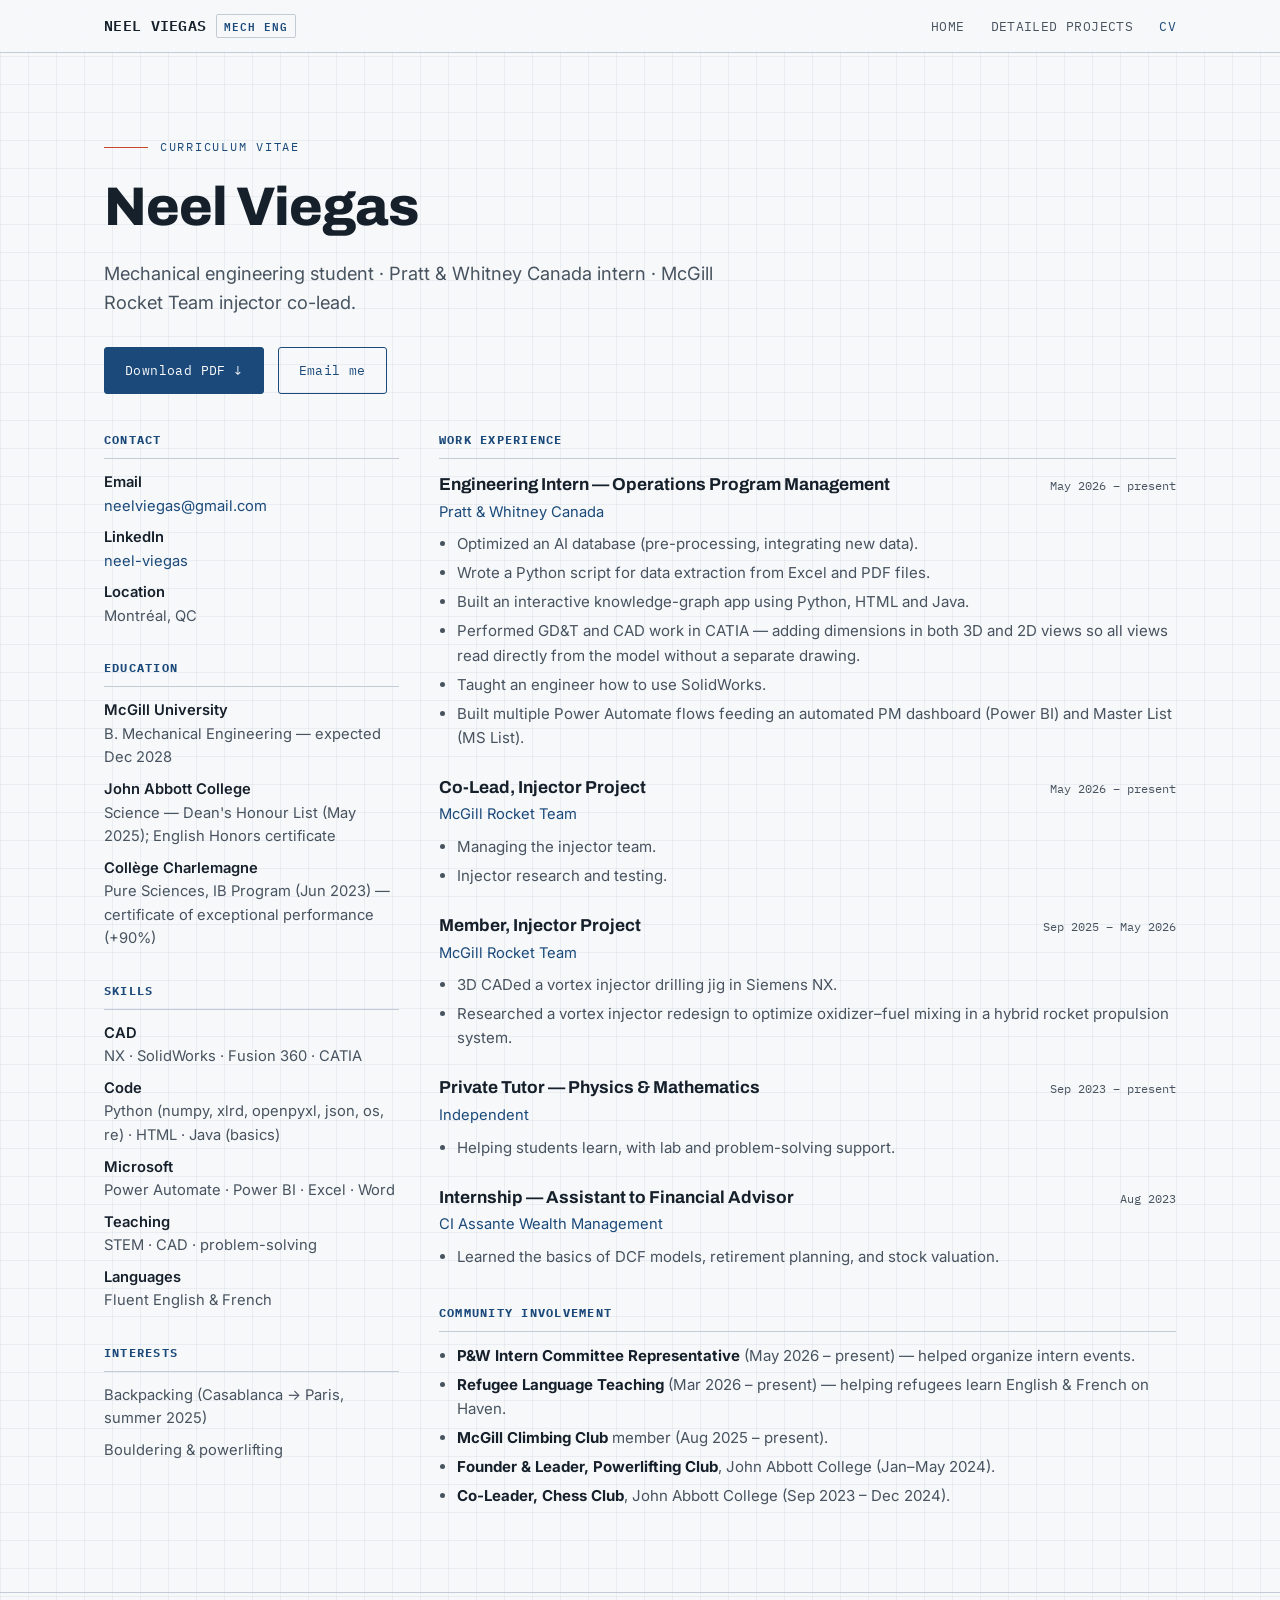
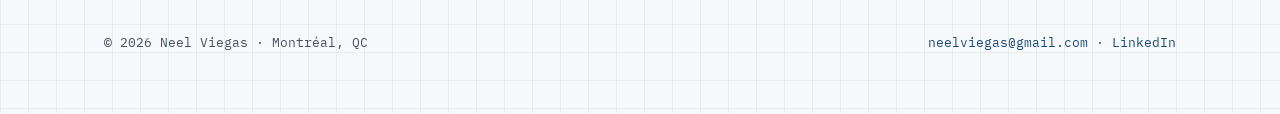
==== cv.html @ 40c9f0cc "Add files via upload" ====
<!DOCTYPE html>
<html lang="en">
<head>
<meta charset="UTF-8">
<meta name="viewport" content="width=device-width, initial-scale=1.0">
<title>CV — Neel Viegas</title>
<meta name="description" content="Curriculum vitae of Neel Viegas — mechanical engineering student, Pratt & Whitney Canada intern, McGill Rocket Team injector co-lead.">
<link rel="preconnect" href="https://fonts.googleapis.com">
<link rel="preconnect" href="https://fonts.gstatic.com" crossorigin>
<link href="https://fonts.googleapis.com/css2?family=Archivo:wght@600;700;800&family=Inter:wght@400;500;600&family=IBM+Plex+Mono:wght@400;500;600&display=swap" rel="stylesheet">
<link rel="stylesheet" href="style.css">
</head>
<body>

<nav class="nav">
  <div class="nav-inner">
    <div class="brand">NEEL&nbsp;VIEGAS <span class="tag">MECH ENG</span></div>
    <button class="nav-toggle" aria-label="Menu" onclick="document.getElementById('nl').classList.toggle('open')">☰</button>
    <div class="nav-links" id="nl">
      <a href="index.html">Home</a>
      <a href="projects.html">Detailed Projects</a>
      <a href="cv.html" class="active">CV</a>
    </div>
  </div>
</nav>

<header class="hero" style="padding-bottom:36px;">
  <div class="wrap">
    <div class="eyebrow">Curriculum Vitae</div>
    <h1 style="font-size:clamp(2.2rem,5vw,3.4rem);">Neel Viegas</h1>
    <p class="lede">Mechanical engineering student · Pratt&nbsp;&amp;&nbsp;Whitney Canada intern · McGill Rocket Team injector co-lead.</p>
    <div class="cta-row">
      <a class="btn btn-primary" href="media/Other/CV_Neel_Viegas.pdf" target="_blank" rel="noopener">Download PDF ↓</a>
      <a class="btn btn-ghost" href="mailto:neelviegas@gmail.com">Email me</a>
    </div>
  </div>
</header>

<main class="wrap" style="padding-bottom:40px;">
  <div class="cv-grid">

    <!-- SIDE -->
    <aside class="cv-side">
      <div class="block">
        <h3>Contact</h3>
        <ul>
          <li><b>Email</b><a href="mailto:neelviegas@gmail.com">neelviegas@gmail.com</a></li>
          <li><b>LinkedIn</b><a href="https://www.linkedin.com/in/neel-viegas-375a89242" target="_blank" rel="noopener">neel-viegas</a></li>
          <li><b>Location</b>Montréal, QC</li>
        </ul>
      </div>

      <div class="block">
        <h3>Education</h3>
        <ul>
          <li><b>McGill University</b>B. Mechanical Engineering — expected Dec 2028</li>
          <li><b>John Abbott College</b>Science — Dean's Honour List (May 2025); English Honors certificate</li>
          <li><b>Collège Charlemagne</b>Pure Sciences, IB Program (Jun 2023) — certificate of exceptional performance (+90%)</li>
        </ul>
      </div>

      <div class="block">
        <h3>Skills</h3>
        <ul>
          <li><b>CAD</b>NX · SolidWorks · Fusion 360 · CATIA</li>
          <li><b>Code</b>Python (numpy, xlrd, openpyxl, json, os, re) · HTML · Java (basics)</li>
          <li><b>Microsoft</b>Power Automate · Power BI · Excel · Word</li>
          <li><b>Teaching</b>STEM · CAD · problem-solving</li>
          <li><b>Languages</b>Fluent English &amp; French</li>
        </ul>
      </div>

      <div class="block">
        <h3>Interests</h3>
        <ul>
          <li>Backpacking (Casablanca → Paris, summer 2025)</li>
          <li>Bouldering &amp; powerlifting</li>
        </ul>
      </div>
    </aside>

    <!-- MAIN -->
    <div class="cv-main">
      <h3>Work Experience</h3>

      <div class="cv-item">
        <div class="top">
          <span class="role">Engineering Intern — Operations Program Management</span>
          <span class="when">May 2026 – present</span>
        </div>
        <div class="org">Pratt &amp; Whitney Canada</div>
        <ul>
          <li>Optimized an AI database (pre-processing, integrating new data).</li>
          <li>Wrote a Python script for data extraction from Excel and PDF files.</li>
          <li>Built an interactive knowledge-graph app using Python, HTML and Java.</li>
          <li>Performed GD&amp;T and CAD work in CATIA — adding dimensions in both 3D and 2D views so all views read directly from the model without a separate drawing.</li>
          <li>Taught an engineer how to use SolidWorks.</li>
          <li>Built multiple Power Automate flows feeding an automated PM dashboard (Power BI) and Master List (MS List).</li>
        </ul>
      </div>

      <div class="cv-item">
        <div class="top">
          <span class="role">Co-Lead, Injector Project</span>
          <span class="when">May 2026 – present</span>
        </div>
        <div class="org">McGill Rocket Team</div>
        <ul>
          <li>Managing the injector team.</li>
          <li>Injector research and testing.</li>
        </ul>
      </div>

      <div class="cv-item">
        <div class="top">
          <span class="role">Member, Injector Project</span>
          <span class="when">Sep 2025 – May 2026</span>
        </div>
        <div class="org">McGill Rocket Team</div>
        <ul>
          <li>3D CADed a vortex injector drilling jig in Siemens NX.</li>
          <li>Researched a vortex injector redesign to optimize oxidizer–fuel mixing in a hybrid rocket propulsion system.</li>
        </ul>
      </div>

      <div class="cv-item">
        <div class="top">
          <span class="role">Private Tutor — Physics &amp; Mathematics</span>
          <span class="when">Sep 2023 – present</span>
        </div>
        <div class="org">Independent</div>
        <ul>
          <li>Helping students learn, with lab and problem-solving support.</li>
        </ul>
      </div>

      <div class="cv-item">
        <div class="top">
          <span class="role">Internship — Assistant to Financial Advisor</span>
          <span class="when">Aug 2023</span>
        </div>
        <div class="org">CI Assante Wealth Management</div>
        <ul>
          <li>Learned the basics of DCF models, retirement planning, and stock valuation.</li>
        </ul>
      </div>

      <h3 style="margin-top:34px;">Community Involvement</h3>
      <div class="cv-item">
        <ul>
          <li><b style="color:var(--ink)">P&amp;W Intern Committee Representative</b> (May 2026 – present) — helped organize intern events.</li>
          <li><b style="color:var(--ink)">Refugee Language Teaching</b> (Mar 2026 – present) — helping refugees learn English &amp; French on Haven.</li>
          <li><b style="color:var(--ink)">McGill Climbing Club</b> member (Aug 2025 – present).</li>
          <li><b style="color:var(--ink)">Founder &amp; Leader, Powerlifting Club</b>, John Abbott College (Jan–May 2024).</li>
          <li><b style="color:var(--ink)">Co-Leader, Chess Club</b>, John Abbott College (Sep 2023 – Dec 2024).</li>
        </ul>
      </div>
    </div>

  </div>
</main>

<footer class="footer">
  <div class="wrap">
    <div class="row">
      <div>© <span id="yr"></span> Neel Viegas · Montréal, QC</div>
      <div>
        <a href="mailto:neelviegas@gmail.com">neelviegas@gmail.com</a> ·
        <a href="https://www.linkedin.com/in/neel-viegas-375a89242" target="_blank" rel="noopener">LinkedIn</a>
      </div>
    </div>
  </div>
</footer>

<script>document.getElementById('yr').textContent = new Date().getFullYear();</script>
</body>
</html>
---- style.css ----
/* =========================================================
   Neel Viegas — Portfolio
   Design language: engineering drafting / GD&T drawing sheet
   ========================================================= */

:root {
  --paper:      #f7f8fa;   /* drafting sheet */
  --paper-2:    #eef1f5;   /* panel fill */
  --ink:        #16202b;   /* near-black drawing ink */
  --ink-soft:   #47535f;   /* secondary text */
  --line:       #c3ccd6;   /* hairline rules */
  --line-soft:  #dbe1e8;
  --blue:       #1b4a7a;   /* primary engineering blue */
  --blue-deep:  #10314f;
  --blue-tint:  #e5edf5;
  --accent:     #c8452f;   /* dimension/annotation red (MRT-adjacent) */
  --grid:       rgba(27,74,122,0.06);

  --font-head: "Archivo", "Helvetica Neue", Arial, sans-serif;
  --font-body: "Inter", "Helvetica Neue", Arial, sans-serif;
  --font-mono: "IBM Plex Mono", ui-monospace, "SF Mono", Menlo, monospace;

  --wrap: 1120px;
}

* { box-sizing: border-box; }

html { scroll-behavior: smooth; }

body {
  margin: 0;
  background:
    linear-gradient(var(--grid) 1px, transparent 1px) 0 0 / 28px 28px,
    linear-gradient(90deg, var(--grid) 1px, transparent 1px) 0 0 / 28px 28px,
    var(--paper);
  color: var(--ink);
  font-family: var(--font-body);
  font-size: 16px;
  line-height: 1.6;
  -webkit-font-smoothing: antialiased;
}

a { color: var(--blue); text-decoration: none; }
a:hover { color: var(--accent); }

/* ---------- layout ---------- */
.wrap { max-width: var(--wrap); margin: 0 auto; padding: 0 24px; }

/* ---------- top nav ---------- */
.nav {
  position: sticky; top: 0; z-index: 50;
  background: rgba(247,248,250,0.9);
  backdrop-filter: blur(8px);
  border-bottom: 1px solid var(--line);
}
.nav-inner {
  max-width: var(--wrap); margin: 0 auto; padding: 14px 24px;
  display: flex; align-items: center; justify-content: space-between; gap: 20px;
}
.brand {
  font-family: var(--font-mono);
  font-weight: 600; font-size: 0.95rem; letter-spacing: 0.02em;
  color: var(--ink); display: flex; align-items: baseline; gap: 10px;
}
.brand .tag {
  font-size: 0.7rem; color: var(--blue); border: 1px solid var(--line);
  padding: 2px 7px; border-radius: 2px; letter-spacing: 0.08em;
}
.nav-links { display: flex; gap: 26px; align-items: center; }
.nav-links a {
  font-family: var(--font-mono); font-size: 0.82rem; letter-spacing: 0.03em;
  color: var(--ink-soft); text-transform: uppercase;
}
.nav-links a:hover, .nav-links a.active { color: var(--blue); }
.nav-toggle { display: none; background: none; border: 0; cursor: pointer; }

/* ---------- hero ---------- */
.hero { padding: 84px 0 64px; position: relative; }
.hero .eyebrow {
  font-family: var(--font-mono); font-size: 0.78rem; letter-spacing: 0.14em;
  text-transform: uppercase; color: var(--blue);
  display: flex; align-items: center; gap: 12px; margin-bottom: 22px;
}
.hero .eyebrow::before {
  content: ""; width: 44px; height: 1px; background: var(--accent);
}
.hero h1 {
  font-family: var(--font-head);
  font-size: clamp(2.6rem, 6vw, 4.4rem);
  font-weight: 800; line-height: 1.02; letter-spacing: -0.02em;
  margin: 0 0 24px; max-width: 15ch;
}
.hero h1 em { color: var(--blue); font-style: normal; }
.hero .lede {
  font-size: 1.14rem; color: var(--ink-soft); max-width: 56ch; margin: 0 0 30px;
}
.hero .cta-row { display: flex; gap: 14px; flex-wrap: wrap; }

/* spec strip under hero */
.spec-strip {
  display: grid; grid-template-columns: repeat(4, 1fr);
  border: 1px solid var(--line); border-radius: 4px; overflow: hidden;
  margin-top: 52px; background: var(--paper);
}
.spec-strip .cell { padding: 18px 20px; border-right: 1px solid var(--line-soft); }
.spec-strip .cell:last-child { border-right: 0; }
.spec-strip .k {
  font-family: var(--font-mono); font-size: 0.68rem; letter-spacing: 0.1em;
  text-transform: uppercase; color: var(--ink-soft); margin-bottom: 6px;
}
.spec-strip .v { font-family: var(--font-head); font-weight: 700; font-size: 1.04rem; }

/* ---------- buttons ---------- */
.btn {
  display: inline-flex; align-items: center; gap: 9px;
  font-family: var(--font-mono); font-size: 0.82rem; letter-spacing: 0.03em;
  padding: 12px 20px; border-radius: 3px; border: 1px solid var(--blue);
  transition: all 0.15s ease;
}
.btn-primary { background: var(--blue); color: #fff; }
.btn-primary:hover { background: var(--blue-deep); color: #fff; }
.btn-ghost { background: transparent; color: var(--blue); }
.btn-ghost:hover { background: var(--blue-tint); color: var(--blue-deep); }

/* ---------- section headers ---------- */
.section { padding: 64px 0; border-top: 1px solid var(--line); }
.section-head {
  display: flex; align-items: baseline; gap: 16px; margin-bottom: 12px;
}
.section-head .num {
  font-family: var(--font-mono); font-size: 0.8rem; color: var(--accent);
  letter-spacing: 0.05em;
}
.section-head h2 {
  font-family: var(--font-head); font-weight: 800; font-size: 1.9rem;
  letter-spacing: -0.01em; margin: 0;
}
.section-sub { color: var(--ink-soft); max-width: 60ch; margin: 0 0 36px; }

/* ---------- project grid (home) ---------- */
.grid { display: grid; grid-template-columns: repeat(2, 1fr); gap: 26px; }
.card {
  border: 1px solid var(--line); border-radius: 5px; overflow: hidden;
  background: var(--paper); display: flex; flex-direction: column;
  transition: border-color 0.15s ease, transform 0.15s ease, box-shadow 0.15s ease;
}
.card:hover {
  border-color: var(--blue); transform: translateY(-3px);
  box-shadow: 0 10px 28px rgba(16,49,79,0.08);
}
.card .thumb {
  aspect-ratio: 16 / 10; background: var(--paper-2);
  display: flex; align-items: center; justify-content: center; overflow: hidden;
  border-bottom: 1px solid var(--line-soft); position: relative;
}
.card .thumb img { width: 100%; height: 100%; object-fit: cover; display: block; }
.card .body { padding: 20px 22px 24px; flex: 1; display: flex; flex-direction: column; }
.card .kicker {
  font-family: var(--font-mono); font-size: 0.7rem; letter-spacing: 0.1em;
  text-transform: uppercase; color: var(--blue); margin-bottom: 8px;
  display: flex; gap: 10px; align-items: center;
}
.card h3 { font-family: var(--font-head); font-weight: 700; font-size: 1.28rem; margin: 0 0 8px; }
.card p { color: var(--ink-soft); font-size: 0.95rem; margin: 0 0 18px; flex: 1; }
.card .foot { display: flex; align-items: center; justify-content: space-between; }
.card .stack { display: flex; flex-wrap: wrap; gap: 6px; }
.chip {
  font-family: var(--font-mono); font-size: 0.68rem; color: var(--ink-soft);
  border: 1px solid var(--line); padding: 3px 8px; border-radius: 20px;
}
.card .more {
  font-family: var(--font-mono); font-size: 0.78rem; color: var(--blue);
  display: inline-flex; align-items: center; gap: 6px;
}
.card:hover .more { color: var(--accent); }

/* ---------- placeholder blocks ---------- */
.ph {
  width: 100%; height: 100%; min-height: 180px;
  display: flex; flex-direction: column; align-items: center; justify-content: center;
  gap: 8px; text-align: center; padding: 20px;
  background:
    repeating-linear-gradient(45deg, transparent, transparent 11px,
      rgba(27,74,122,0.05) 11px, rgba(27,74,122,0.05) 12px),
    var(--paper-2);
  color: var(--blue); border: 1px dashed var(--line);
}
.ph .ico { font-size: 1.4rem; opacity: 0.7; }
.ph .lbl { font-family: var(--font-head); font-weight: 700; font-size: 0.95rem; }
.ph .path {
  font-family: var(--font-mono); font-size: 0.72rem; color: var(--ink-soft);
  background: rgba(255,255,255,0.6); padding: 3px 8px; border-radius: 3px;
  border: 1px solid var(--line-soft);
}

/* ---------- detailed project pages ---------- */
.proj { padding: 56px 0; border-top: 1px solid var(--line); }
.proj:first-of-type { border-top: 0; }
.proj-head { display: flex; align-items: center; gap: 16px; flex-wrap: wrap; margin-bottom: 8px; }
.proj-head .num { font-family: var(--font-mono); color: var(--accent); font-size: 0.85rem; }
.proj-head h2 { font-family: var(--font-head); font-weight: 800; font-size: 2.1rem; margin: 0; letter-spacing: -0.01em; }
.proj-head .badge {
  font-family: var(--font-mono); font-size: 0.68rem; letter-spacing: 0.08em;
  text-transform: uppercase; color: #fff; background: var(--blue);
  padding: 4px 10px; border-radius: 3px;
}
.proj-meta {
  display: flex; flex-wrap: wrap; gap: 22px; margin: 14px 0 26px;
  font-family: var(--font-mono); font-size: 0.78rem; color: var(--ink-soft);
}
.proj-meta b { color: var(--ink); font-weight: 600; }
.proj-body { display: grid; grid-template-columns: 1.1fr 0.9fr; gap: 36px; align-items: start; }
.proj-body .text p { margin: 0 0 16px; }
.proj-body .text p:first-child { margin-top: 0; }
.proj-media { display: flex; flex-direction: column; gap: 14px; }
figure { margin: 0; }
figure img {
  width: 100%; display: block; border: 1px solid var(--line); border-radius: 4px; background: #fff;
}
figcaption {
  font-family: var(--font-mono); font-size: 0.72rem; color: var(--ink-soft);
  margin-top: 7px; padding-left: 2px;
}
.gallery { display: grid; grid-template-columns: repeat(2, 1fr); gap: 14px; }
.gallery.g3 { grid-template-columns: repeat(3, 1fr); }

.callout {
  border-left: 3px solid var(--accent); background: var(--paper);
  padding: 14px 18px; margin: 20px 0; border-radius: 0 4px 4px 0;
}
.callout .k {
  font-family: var(--font-mono); font-size: 0.7rem; letter-spacing: 0.1em;
  text-transform: uppercase; color: var(--accent); margin-bottom: 4px;
}

ul.tight { margin: 0 0 16px; padding-left: 18px; }
ul.tight li { margin-bottom: 6px; }

/* ---------- CV page ---------- */
.cv-grid { display: grid; grid-template-columns: 0.8fr 2fr; gap: 40px; align-items: start; }
.cv-side .block { margin-bottom: 30px; }
.cv-side h3, .cv-main h3 {
  font-family: var(--font-mono); font-size: 0.78rem; letter-spacing: 0.1em;
  text-transform: uppercase; color: var(--blue); margin: 0 0 12px;
  padding-bottom: 8px; border-bottom: 1px solid var(--line);
}
.cv-side ul { list-style: none; margin: 0; padding: 0; }
.cv-side li { font-size: 0.92rem; margin-bottom: 8px; color: var(--ink-soft); }
.cv-side li b { color: var(--ink); font-weight: 600; display: block; font-family: var(--font-body); }
.cv-item { margin-bottom: 24px; }
.cv-item .top { display: flex; justify-content: space-between; gap: 16px; flex-wrap: wrap; align-items: baseline; }
.cv-item .role { font-family: var(--font-head); font-weight: 700; font-size: 1.08rem; }
.cv-item .when { font-family: var(--font-mono); font-size: 0.76rem; color: var(--ink-soft); white-space: nowrap; }
.cv-item .org { color: var(--blue); font-size: 0.92rem; margin: 2px 0 8px; }
.cv-item ul { margin: 0; padding-left: 18px; }
.cv-item li { margin-bottom: 5px; color: var(--ink-soft); font-size: 0.94rem; }

/* ---------- footer ---------- */
.footer {
  border-top: 1px solid var(--line); padding: 40px 0 60px; margin-top: 20px;
  color: var(--ink-soft); font-family: var(--font-mono); font-size: 0.8rem;
}
.footer .row { display: flex; justify-content: space-between; gap: 20px; flex-wrap: wrap; }
.footer a { color: var(--blue); }

/* ---------- responsive ---------- */
@media (max-width: 860px) {
  .grid, .proj-body, .cv-grid { grid-template-columns: 1fr; }
  .spec-strip { grid-template-columns: repeat(2, 1fr); }
  .spec-strip .cell:nth-child(2) { border-right: 0; }
  .nav-links { display: none; }
  .nav-links.open { display: flex; position: absolute; top: 100%; right: 0; left: 0;
    flex-direction: column; background: var(--paper); border-bottom: 1px solid var(--line);
    padding: 16px 24px; gap: 16px; }
  .nav-toggle { display: block; }
  .gallery.g3 { grid-template-columns: repeat(2, 1fr); }
}
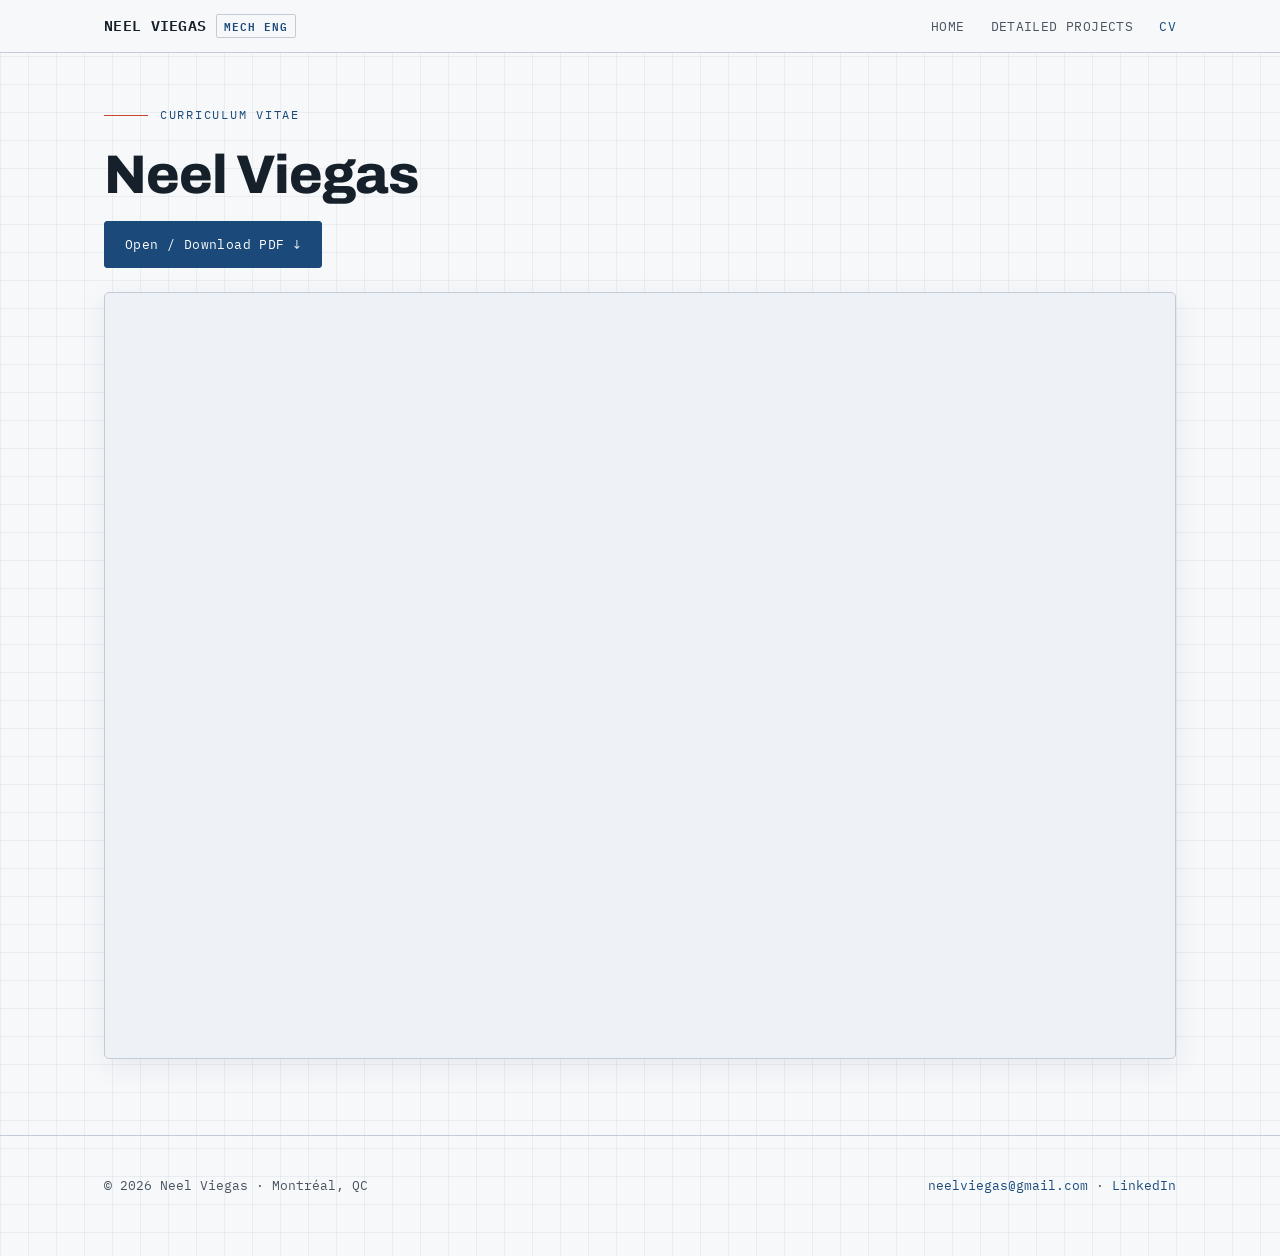
==== commit 4f2e7be8: "Add files via upload" ====
--- a/cv.html
+++ b/cv.html
@@ -24,139 +24,25 @@
   </div>
 </nav>
 
-<header class="hero" style="padding-bottom:36px;">
+<header class="hero" style="padding:52px 0 24px;">
   <div class="wrap">
     <div class="eyebrow">Curriculum Vitae</div>
-    <h1 style="font-size:clamp(2.2rem,5vw,3.4rem);">Neel Viegas</h1>
-    <p class="lede">Mechanical engineering student · Pratt&nbsp;&amp;&nbsp;Whitney Canada intern · McGill Rocket Team injector co-lead.</p>
+    <h1 style="font-size:clamp(2.2rem,5vw,3.4rem);margin-bottom:18px;">Neel Viegas</h1>
     <div class="cta-row">
-      <a class="btn btn-primary" href="media/Other/CV_Neel_Viegas.pdf" target="_blank" rel="noopener">Download PDF ↓</a>
-      <a class="btn btn-ghost" href="mailto:neelviegas@gmail.com">Email me</a>
+      <a class="btn btn-primary" href="media/Other/CV_Neel_Viegas.pdf" target="_blank" rel="noopener">Open / Download PDF &darr;</a>
     </div>
   </div>
 </header>
 
-<main class="wrap" style="padding-bottom:40px;">
-  <div class="cv-grid">
-
-    <!-- SIDE -->
-    <aside class="cv-side">
-      <div class="block">
-        <h3>Contact</h3>
-        <ul>
-          <li><b>Email</b><a href="mailto:neelviegas@gmail.com">neelviegas@gmail.com</a></li>
-          <li><b>LinkedIn</b><a href="https://www.linkedin.com/in/neel-viegas-375a89242" target="_blank" rel="noopener">neel-viegas</a></li>
-          <li><b>Location</b>Montréal, QC</li>
-        </ul>
-      </div>
-
-      <div class="block">
-        <h3>Education</h3>
-        <ul>
-          <li><b>McGill University</b>B. Mechanical Engineering — expected Dec 2028</li>
-          <li><b>John Abbott College</b>Science — Dean's Honour List (May 2025); English Honors certificate</li>
-          <li><b>Collège Charlemagne</b>Pure Sciences, IB Program (Jun 2023) — certificate of exceptional performance (+90%)</li>
-        </ul>
-      </div>
-
-      <div class="block">
-        <h3>Skills</h3>
-        <ul>
-          <li><b>CAD</b>NX · SolidWorks · Fusion 360 · CATIA</li>
-          <li><b>Code</b>Python (numpy, xlrd, openpyxl, json, os, re) · HTML · Java (basics)</li>
-          <li><b>Microsoft</b>Power Automate · Power BI · Excel · Word</li>
-          <li><b>Teaching</b>STEM · CAD · problem-solving</li>
-          <li><b>Languages</b>Fluent English &amp; French</li>
-        </ul>
-      </div>
-
-      <div class="block">
-        <h3>Interests</h3>
-        <ul>
-          <li>Backpacking (Casablanca → Paris, summer 2025)</li>
-          <li>Bouldering &amp; powerlifting</li>
-        </ul>
-      </div>
-    </aside>
-
-    <!-- MAIN -->
-    <div class="cv-main">
-      <h3>Work Experience</h3>
-
-      <div class="cv-item">
-        <div class="top">
-          <span class="role">Engineering Intern — Operations Program Management</span>
-          <span class="when">May 2026 – present</span>
-        </div>
-        <div class="org">Pratt &amp; Whitney Canada</div>
-        <ul>
-          <li>Optimized an AI database (pre-processing, integrating new data).</li>
-          <li>Wrote a Python script for data extraction from Excel and PDF files.</li>
-          <li>Built an interactive knowledge-graph app using Python, HTML and Java.</li>
-          <li>Performed GD&amp;T and CAD work in CATIA — adding dimensions in both 3D and 2D views so all views read directly from the model without a separate drawing.</li>
-          <li>Taught an engineer how to use SolidWorks.</li>
-          <li>Built multiple Power Automate flows feeding an automated PM dashboard (Power BI) and Master List (MS List).</li>
-        </ul>
-      </div>
-
-      <div class="cv-item">
-        <div class="top">
-          <span class="role">Co-Lead, Injector Project</span>
-          <span class="when">May 2026 – present</span>
-        </div>
-        <div class="org">McGill Rocket Team</div>
-        <ul>
-          <li>Managing the injector team.</li>
-          <li>Injector research and testing.</li>
-        </ul>
-      </div>
-
-      <div class="cv-item">
-        <div class="top">
-          <span class="role">Member, Injector Project</span>
-          <span class="when">Sep 2025 – May 2026</span>
-        </div>
-        <div class="org">McGill Rocket Team</div>
-        <ul>
-          <li>3D CADed a vortex injector drilling jig in Siemens NX.</li>
-          <li>Researched a vortex injector redesign to optimize oxidizer–fuel mixing in a hybrid rocket propulsion system.</li>
-        </ul>
-      </div>
-
-      <div class="cv-item">
-        <div class="top">
-          <span class="role">Private Tutor — Physics &amp; Mathematics</span>
-          <span class="when">Sep 2023 – present</span>
-        </div>
-        <div class="org">Independent</div>
-        <ul>
-          <li>Helping students learn, with lab and problem-solving support.</li>
-        </ul>
-      </div>
-
-      <div class="cv-item">
-        <div class="top">
-          <span class="role">Internship — Assistant to Financial Advisor</span>
-          <span class="when">Aug 2023</span>
-        </div>
-        <div class="org">CI Assante Wealth Management</div>
-        <ul>
-          <li>Learned the basics of DCF models, retirement planning, and stock valuation.</li>
-        </ul>
-      </div>
-
-      <h3 style="margin-top:34px;">Community Involvement</h3>
-      <div class="cv-item">
-        <ul>
-          <li><b style="color:var(--ink)">P&amp;W Intern Committee Representative</b> (May 2026 – present) — helped organize intern events.</li>
-          <li><b style="color:var(--ink)">Refugee Language Teaching</b> (Mar 2026 – present) — helping refugees learn English &amp; French on Haven.</li>
-          <li><b style="color:var(--ink)">McGill Climbing Club</b> member (Aug 2025 – present).</li>
-          <li><b style="color:var(--ink)">Founder &amp; Leader, Powerlifting Club</b>, John Abbott College (Jan–May 2024).</li>
-          <li><b style="color:var(--ink)">Co-Leader, Chess Club</b>, John Abbott College (Sep 2023 – Dec 2024).</li>
-        </ul>
-      </div>
-    </div>
-
+<main class="wrap" style="padding-bottom:56px;">
+  <div class="pdf-frame">
+    <object data="media/Other/CV_Neel_Viegas.pdf#view=FitH" type="application/pdf">
+      <iframe src="media/Other/CV_Neel_Viegas.pdf#view=FitH" title="CV PDF preview"></iframe>
+      <p style="padding:20px;font-family:var(--font-mono);font-size:0.85rem;">
+        Your browser can't display the PDF inline.
+        <a href="media/Other/CV_Neel_Viegas.pdf" target="_blank" rel="noopener">Open it in a new tab &rarr;</a>
+      </p>
+    </object>
   </div>
 </main>
 
--- a/style.css
+++ b/style.css
@@ -275,3 +275,14 @@
   .nav-toggle { display: block; }
   .gallery.g3 { grid-template-columns: repeat(2, 1fr); }
 }
+
+/* ---------- CV PDF preview ---------- */
+.pdf-frame {
+  border: 1px solid var(--line); border-radius: 5px; overflow: hidden;
+  background: var(--paper-2); box-shadow: 0 8px 28px rgba(16,49,79,0.07);
+}
+.pdf-frame object { width: 100%; height: 85vh; min-height: 640px; display: block; }
+.pdf-frame iframe { width: 100%; height: 85vh; min-height: 640px; border: 0; display: block; }
+@media (max-width: 860px) {
+  .pdf-frame object, .pdf-frame iframe { height: 75vh; min-height: 480px; }
+}
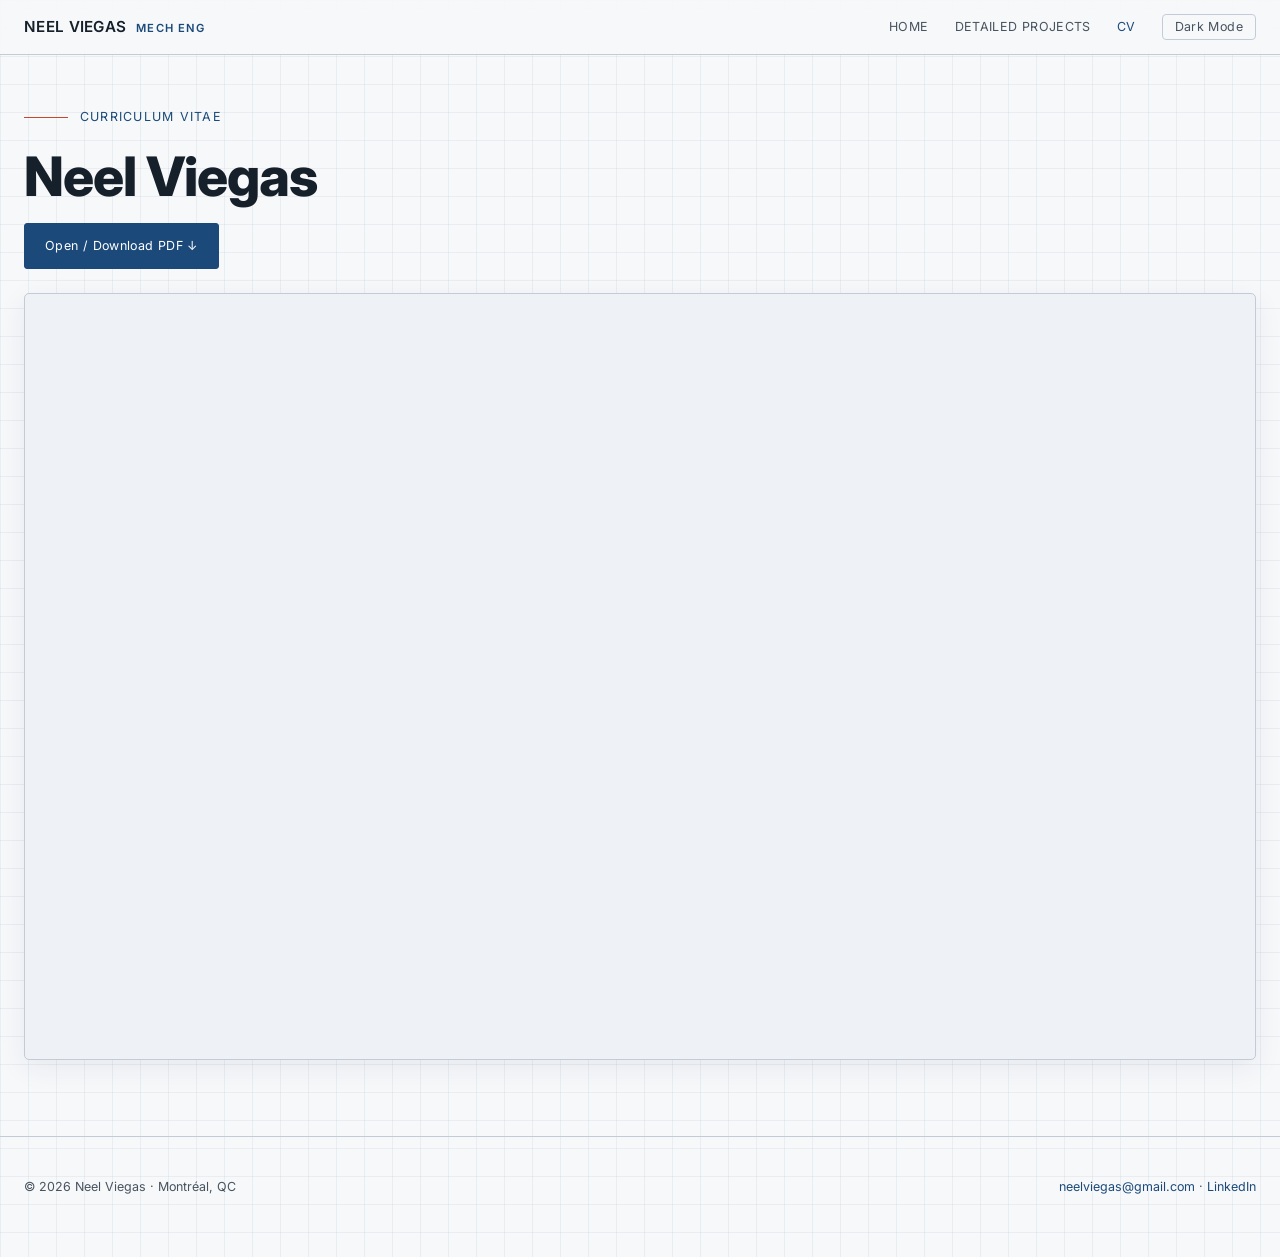
==== commit d88667d3: "Add files via upload" ====
--- a/cv.html
+++ b/cv.html
@@ -7,8 +7,17 @@
 <meta name="description" content="Curriculum vitae of Neel Viegas — mechanical engineering student, Pratt & Whitney Canada intern, McGill Rocket Team injector co-lead.">
 <link rel="preconnect" href="https://fonts.googleapis.com">
 <link rel="preconnect" href="https://fonts.gstatic.com" crossorigin>
-<link href="https://fonts.googleapis.com/css2?family=Archivo:wght@600;700;800&family=Inter:wght@400;500;600&family=IBM+Plex+Mono:wght@400;500;600&display=swap" rel="stylesheet">
+<link href="https://fonts.googleapis.com/css2?family=Inter:wght@400;500;600;700;800&display=swap" rel="stylesheet">
 <link rel="stylesheet" href="style.css">
+<script>
+  (function(){
+    try {
+      var t = localStorage.getItem('theme');
+      if (!t) t = window.matchMedia('(prefers-color-scheme: dark)').matches ? 'dark' : 'light';
+      if (t === 'dark') document.documentElement.setAttribute('data-theme','dark');
+    } catch(e){}
+  })();
+</script>
 </head>
 <body>
 
@@ -20,6 +29,9 @@
       <a href="index.html">Home</a>
       <a href="projects.html">Detailed Projects</a>
       <a href="cv.html" class="active">CV</a>
+      <button class="theme-toggle" id="themeToggle" aria-label="Toggle dark mode" title="Toggle theme">
+        <span class="ti-dark">Dark Mode</span><span class="ti-light">Light Mode</span>
+      </button>
     </div>
   </div>
 </nav>
@@ -58,6 +70,18 @@
   </div>
 </footer>
 
-<script>document.getElementById('yr').textContent = new Date().getFullYear();</script>
+<script>
+document.getElementById('yr').textContent = new Date().getFullYear();
+(function(){
+  var btn = document.getElementById('themeToggle');
+  if (!btn) return;
+  btn.addEventListener('click', function(){
+    var dark = document.documentElement.getAttribute('data-theme') === 'dark';
+    if (dark) { document.documentElement.removeAttribute('data-theme'); }
+    else { document.documentElement.setAttribute('data-theme','dark'); }
+    try { localStorage.setItem('theme', dark ? 'light' : 'dark'); } catch(e){}
+  });
+})();
+</script>
 </body>
 </html>
--- a/style.css
+++ b/style.css
@@ -15,12 +15,32 @@
   --blue-tint:  #e5edf5;
   --accent:     #c8452f;   /* dimension/annotation red (MRT-adjacent) */
   --grid:       rgba(27,74,122,0.06);
-
-  --font-head: "Archivo", "Helvetica Neue", Arial, sans-serif;
+  --nav-bg:     rgba(247,248,250,0.9);
+  --card-bg:    var(--paper);
+  --img-bg:     #fff;
+
+  --font-head: "Inter", "Helvetica Neue", Arial, sans-serif;
   --font-body: "Inter", "Helvetica Neue", Arial, sans-serif;
-  --font-mono: "IBM Plex Mono", ui-monospace, "SF Mono", Menlo, monospace;
-
-  --wrap: 1120px;
+  --font-mono: "Inter", "Helvetica Neue", Arial, sans-serif;
+
+  --wrap: 1280px;
+}
+
+[data-theme="dark"] {
+  --paper:      #10151b;   /* deep slate sheet */
+  --paper-2:    #1a222c;   /* panel fill */
+  --ink:        #e8edf2;   /* light text */
+  --ink-soft:   #9aa7b4;   /* secondary text */
+  --line:       #2c3742;   /* hairline rules */
+  --line-soft:  #232d38;
+  --blue:       #6fa8dc;   /* lighter blue for contrast on dark */
+  --blue-deep:  #8fbde6;
+  --blue-tint:  #1c2b3a;
+  --accent:     #e5674f;   /* brighter red on dark */
+  --grid:       rgba(120,160,200,0.05);
+  --nav-bg:     rgba(16,21,27,0.9);
+  --card-bg:    #141b23;
+  --img-bg:     #f3f5f7;   /* keep image backdrops light so drawings/graphs read */
 }
 
 * { box-sizing: border-box; }
@@ -29,6 +49,8 @@
 
 body {
   margin: 0;
+  overflow-x: hidden;
+  transition: background-color 0.25s ease, color 0.25s ease;
   background:
     linear-gradient(var(--grid) 1px, transparent 1px) 0 0 / 28px 28px,
     linear-gradient(90deg, var(--grid) 1px, transparent 1px) 0 0 / 28px 28px,
@@ -49,7 +71,7 @@
 /* ---------- top nav ---------- */
 .nav {
   position: sticky; top: 0; z-index: 50;
-  background: rgba(247,248,250,0.9);
+  background: var(--nav-bg);
   backdrop-filter: blur(8px);
   border-bottom: 1px solid var(--line);
 }
@@ -63,12 +85,12 @@
   color: var(--ink); display: flex; align-items: baseline; gap: 10px;
 }
 .brand .tag {
-  font-size: 0.7rem; color: var(--blue); border: 1px solid var(--line);
-  padding: 2px 7px; border-radius: 2px; letter-spacing: 0.08em;
+  font-size: 0.7rem; color: var(--blue);
+  letter-spacing: 0.1em;
 }
 .nav-links { display: flex; gap: 26px; align-items: center; }
 .nav-links a {
-  font-family: var(--font-mono); font-size: 0.82rem; letter-spacing: 0.03em;
+  font-family: var(--font-mono); font-size: 0.78rem; letter-spacing: 0.03em;
   color: var(--ink-soft); text-transform: uppercase;
 }
 .nav-links a:hover, .nav-links a.active { color: var(--blue); }
@@ -77,7 +99,7 @@
 /* ---------- hero ---------- */
 .hero { padding: 84px 0 64px; position: relative; }
 .hero .eyebrow {
-  font-family: var(--font-mono); font-size: 0.78rem; letter-spacing: 0.14em;
+  font-family: var(--font-mono); font-size: 0.78rem; letter-spacing: 0.1em;
   text-transform: uppercase; color: var(--blue);
   display: flex; align-items: center; gap: 12px; margin-bottom: 22px;
 }
@@ -105,7 +127,7 @@
 .spec-strip .cell { padding: 18px 20px; border-right: 1px solid var(--line-soft); }
 .spec-strip .cell:last-child { border-right: 0; }
 .spec-strip .k {
-  font-family: var(--font-mono); font-size: 0.68rem; letter-spacing: 0.1em;
+  font-family: var(--font-mono); font-size: 0.72rem; letter-spacing: 0.1em;
   text-transform: uppercase; color: var(--ink-soft); margin-bottom: 6px;
 }
 .spec-strip .v { font-family: var(--font-head); font-weight: 700; font-size: 1.04rem; }
@@ -113,7 +135,7 @@
 /* ---------- buttons ---------- */
 .btn {
   display: inline-flex; align-items: center; gap: 9px;
-  font-family: var(--font-mono); font-size: 0.82rem; letter-spacing: 0.03em;
+  font-family: var(--font-mono); font-size: 0.78rem; letter-spacing: 0.03em;
   padding: 12px 20px; border-radius: 3px; border: 1px solid var(--blue);
   transition: all 0.15s ease;
 }
@@ -128,7 +150,7 @@
   display: flex; align-items: baseline; gap: 16px; margin-bottom: 12px;
 }
 .section-head .num {
-  font-family: var(--font-mono); font-size: 0.8rem; color: var(--accent);
+  font-family: var(--font-mono); font-size: 0.78rem; color: var(--accent);
   letter-spacing: 0.05em;
 }
 .section-head h2 {
@@ -138,10 +160,10 @@
 .section-sub { color: var(--ink-soft); max-width: 60ch; margin: 0 0 36px; }
 
 /* ---------- project grid (home) ---------- */
-.grid { display: grid; grid-template-columns: repeat(2, 1fr); gap: 26px; }
+.grid { display: grid; grid-template-columns: repeat(3, 1fr); gap: 24px; }
 .card {
   border: 1px solid var(--line); border-radius: 5px; overflow: hidden;
-  background: var(--paper); display: flex; flex-direction: column;
+  background: var(--card-bg); display: flex; flex-direction: column;
   transition: border-color 0.15s ease, transform 0.15s ease, box-shadow 0.15s ease;
 }
 .card:hover {
@@ -149,24 +171,25 @@
   box-shadow: 0 10px 28px rgba(16,49,79,0.08);
 }
 .card .thumb {
-  aspect-ratio: 16 / 10; background: var(--paper-2);
+  aspect-ratio: 16 / 10; background: var(--img-bg);
   display: flex; align-items: center; justify-content: center; overflow: hidden;
   border-bottom: 1px solid var(--line-soft); position: relative;
 }
-.card .thumb img { width: 100%; height: 100%; object-fit: cover; display: block; }
+.card .thumb img { width: 100%; height: 100%; object-fit: contain; display: block; background: var(--img-bg); }
+.card .thumb.cover img { object-fit: cover; }
 .card .body { padding: 20px 22px 24px; flex: 1; display: flex; flex-direction: column; }
 .card .kicker {
-  font-family: var(--font-mono); font-size: 0.7rem; letter-spacing: 0.1em;
+  font-family: var(--font-mono); font-size: 0.72rem; letter-spacing: 0.1em;
   text-transform: uppercase; color: var(--blue); margin-bottom: 8px;
   display: flex; gap: 10px; align-items: center;
 }
 .card h3 { font-family: var(--font-head); font-weight: 700; font-size: 1.28rem; margin: 0 0 8px; }
 .card p { color: var(--ink-soft); font-size: 0.95rem; margin: 0 0 18px; flex: 1; }
-.card .foot { display: flex; align-items: center; justify-content: space-between; }
+.card .foot { display: flex; align-items: center; justify-content: space-between; gap: 10px; flex-wrap: wrap; }
 .card .stack { display: flex; flex-wrap: wrap; gap: 6px; }
 .chip {
-  font-family: var(--font-mono); font-size: 0.68rem; color: var(--ink-soft);
-  border: 1px solid var(--line); padding: 3px 8px; border-radius: 20px;
+  font-family: var(--font-mono); font-size: 0.72rem; color: var(--ink-soft);
+  background: var(--paper-2); padding: 3px 9px; border-radius: 4px;
 }
 .card .more {
   font-family: var(--font-mono); font-size: 0.78rem; color: var(--blue);
@@ -197,10 +220,10 @@
 .proj { padding: 56px 0; border-top: 1px solid var(--line); }
 .proj:first-of-type { border-top: 0; }
 .proj-head { display: flex; align-items: center; gap: 16px; flex-wrap: wrap; margin-bottom: 8px; }
-.proj-head .num { font-family: var(--font-mono); color: var(--accent); font-size: 0.85rem; }
+.proj-head .num { font-family: var(--font-mono); color: var(--accent); font-size: 0.78rem; }
 .proj-head h2 { font-family: var(--font-head); font-weight: 800; font-size: 2.1rem; margin: 0; letter-spacing: -0.01em; }
 .proj-head .badge {
-  font-family: var(--font-mono); font-size: 0.68rem; letter-spacing: 0.08em;
+  font-family: var(--font-mono); font-size: 0.72rem; letter-spacing: 0.1em;
   text-transform: uppercase; color: #fff; background: var(--blue);
   padding: 4px 10px; border-radius: 3px;
 }
@@ -212,10 +235,92 @@
 .proj-body { display: grid; grid-template-columns: 1.1fr 0.9fr; gap: 36px; align-items: start; }
 .proj-body .text p { margin: 0 0 16px; }
 .proj-body .text p:first-child { margin-top: 0; }
+.proj-body .text p.goal {
+  border-left: 3px solid var(--accent); padding: 4px 0 4px 14px;
+  color: var(--ink); font-size: 1.02rem;
+}
+.proj-body .text p.goal b { color: var(--accent); }
+.text code {
+  font-family: var(--font-mono); font-size: 0.88em;
+  background: var(--paper-2); padding: 1px 5px; border-radius: 3px;
+}
 .proj-media { display: flex; flex-direction: column; gap: 14px; }
+
+/* stacked layout: text full-width on top, media grid below */
+.proj-body-stack { display: block; }
+.proj-body-stack .text { max-width: 78ch; }
+.proj-body-stack .proj-media {
+  display: grid; grid-template-columns: repeat(2, 1fr);
+  gap: 22px; margin-top: 30px;
+}
+/* if the media is a masonry, it manages its own columns full-width */
+.proj-body-stack .proj-media:has(.masonry) { display: block; }
+/* a figure can opt to span the full row (for wide graphs/drawings) */
+.proj-body-stack .proj-media > figure.wide { grid-column: 1 / -1; text-align: center; }
+.proj-body-stack .proj-media > figure.wide img { max-height: 640px; width: auto; max-width: 100%; object-fit: contain; margin: 0 auto; }
+.proj-body-stack .proj-media > figure.wide figcaption { text-align: left; }
+.proj-body-stack .proj-media > figure.wide video { max-width: 720px; margin: 0 auto; }
+
+/* thrust: two short graphs stacked left, tall hotfire photo right, video full-width below */
+.thrust-grid {
+  display: grid; grid-template-columns: 1fr 1fr;
+  grid-template-areas: "a c" "b c" "d d";
+  gap: 22px; margin-top: 30px; align-items: start;
+}
+.thrust-grid .tg-a { grid-area: a; }
+.thrust-grid .tg-b { grid-area: b; }
+.thrust-grid .tg-c { grid-area: c; }
+.thrust-grid .tg-d { grid-area: d; }
+.thrust-grid .tg-c img { height: 100%; object-fit: cover; }
+.thrust-grid .tg-d video { max-width: 760px; margin: 0 auto; display: block; }
+.thrust-grid .tg-d .hotfire-vid {
+  width: 100%; aspect-ratio: 1168 / 650;
+  border: 1px solid var(--line); border-radius: 4px; background: #000;
+}
+@media (max-width: 860px) {
+  .thrust-grid { grid-template-columns: 1fr; grid-template-areas: "a" "b" "c" "d"; }
+  .thrust-grid .tg-c img { height: auto; }
+}
+
+/* masonry: photos pack by height, no gaps */
+.masonry { columns: 2; column-gap: 22px; margin-top: 30px; }
+.masonry-3 { columns: 3; }
+.masonry > figure { break-inside: avoid; margin-bottom: 22px; }
+.masonry > figure img { border: 1px solid var(--line); border-radius: 4px; width: 100%; }
+.masonry > figure video {
+  width: 100%; border: 1px solid var(--line); border-radius: 4px; background: #000; display: block;
+}
+@media (max-width: 980px) { .masonry-3 { columns: 2; } }
+
+/* featured video: portrait phone clip — cap height, center */
+.video-feat { margin-top: 22px; text-align: center; }
+.video-feat video {
+  aspect-ratio: 9 / 16; max-height: 560px; width: auto; max-width: 100%;
+  margin: 0 auto; border: 1px solid var(--line); border-radius: 4px;
+  background: #000; display: block;
+}
+.video-feat figcaption { text-align: center; }
+
+/* chair: tall render left, two videos stacked right */
+.chair-grid {
+  display: grid; grid-template-columns: 1fr 1fr;
+  grid-template-areas: "render vid1" "render vid2";
+  gap: 22px; margin-top: 30px; align-items: start;
+}
+.chair-grid .cg-render { grid-area: render; }
+.chair-grid .cg-render img { height: 100%; object-fit: cover; }
+.chair-grid figure video {
+  width: 100%; aspect-ratio: 16 / 9; object-fit: cover;
+  border: 1px solid var(--line); border-radius: 4px; background: #000; display: block;
+}
+@media (max-width: 860px) {
+  .masonry { columns: 1; }
+  .chair-grid { grid-template-columns: 1fr; grid-template-areas: "render" "vid1" "vid2"; }
+  .chair-grid .cg-render img { height: auto; }
+}
 figure { margin: 0; }
 figure img {
-  width: 100%; display: block; border: 1px solid var(--line); border-radius: 4px; background: #fff;
+  width: 100%; display: block; border: 1px solid var(--line); border-radius: 4px; background: var(--img-bg);
 }
 figcaption {
   font-family: var(--font-mono); font-size: 0.72rem; color: var(--ink-soft);
@@ -229,7 +334,7 @@
   padding: 14px 18px; margin: 20px 0; border-radius: 0 4px 4px 0;
 }
 .callout .k {
-  font-family: var(--font-mono); font-size: 0.7rem; letter-spacing: 0.1em;
+  font-family: var(--font-mono); font-size: 0.72rem; letter-spacing: 0.1em;
   text-transform: uppercase; color: var(--accent); margin-bottom: 4px;
 }
 
@@ -250,7 +355,7 @@
 .cv-item { margin-bottom: 24px; }
 .cv-item .top { display: flex; justify-content: space-between; gap: 16px; flex-wrap: wrap; align-items: baseline; }
 .cv-item .role { font-family: var(--font-head); font-weight: 700; font-size: 1.08rem; }
-.cv-item .when { font-family: var(--font-mono); font-size: 0.76rem; color: var(--ink-soft); white-space: nowrap; }
+.cv-item .when { font-family: var(--font-mono); font-size: 0.78rem; color: var(--ink-soft); white-space: nowrap; }
 .cv-item .org { color: var(--blue); font-size: 0.92rem; margin: 2px 0 8px; }
 .cv-item ul { margin: 0; padding-left: 18px; }
 .cv-item li { margin-bottom: 5px; color: var(--ink-soft); font-size: 0.94rem; }
@@ -258,14 +363,18 @@
 /* ---------- footer ---------- */
 .footer {
   border-top: 1px solid var(--line); padding: 40px 0 60px; margin-top: 20px;
-  color: var(--ink-soft); font-family: var(--font-mono); font-size: 0.8rem;
+  color: var(--ink-soft); font-family: var(--font-mono); font-size: 0.78rem;
 }
 .footer .row { display: flex; justify-content: space-between; gap: 20px; flex-wrap: wrap; }
 .footer a { color: var(--blue); }
 
 /* ---------- responsive ---------- */
+@media (max-width: 1040px) and (min-width: 861px) {
+  .grid { grid-template-columns: repeat(2, 1fr); }
+}
 @media (max-width: 860px) {
   .grid, .proj-body, .cv-grid { grid-template-columns: 1fr; }
+  .proj-body-stack .proj-media { grid-template-columns: 1fr; }
   .spec-strip { grid-template-columns: repeat(2, 1fr); }
   .spec-strip .cell:nth-child(2) { border-right: 0; }
   .nav-links { display: none; }
@@ -286,3 +395,36 @@
 @media (max-width: 860px) {
   .pdf-frame object, .pdf-frame iframe { height: 75vh; min-height: 480px; }
 }
+
+/* ---------- image lightbox / zoom ---------- */
+.lightbox {
+  position: fixed; inset: 0; z-index: 200;
+  display: none; align-items: center; justify-content: center;
+  background: rgba(10,18,26,0.92); padding: 32px; cursor: zoom-out;
+}
+.lightbox.open { display: flex; }
+.lightbox img {
+  max-width: 95vw; max-height: 92vh; object-fit: contain;
+  border-radius: 4px; box-shadow: 0 20px 60px rgba(0,0,0,0.5);
+}
+
+/* ---------- theme toggle ---------- */
+.theme-toggle {
+  background: none; border: 1px solid var(--line); border-radius: 4px;
+  color: var(--ink-soft); cursor: pointer; padding: 6px 12px;
+  font-family: var(--font-body); font-size: 0.78rem; letter-spacing: 0.03em;
+  line-height: 1; display: inline-flex; align-items: center; white-space: nowrap;
+  transition: color 0.15s ease, border-color 0.15s ease;
+}
+.theme-toggle:hover { color: var(--blue); border-color: var(--blue); }
+/* show "Dark Mode" in light theme (click -> dark), "Light Mode" in dark theme */
+.theme-toggle .ti-light { display: none; }
+.theme-toggle .ti-dark { display: inline; }
+[data-theme="dark"] .theme-toggle .ti-light { display: inline; }
+[data-theme="dark"] .theme-toggle .ti-dark { display: none; }
+
+/* ---------- dark-mode contrast fixes ---------- */
+[data-theme="dark"] .btn-primary { color: #0d141b; }
+[data-theme="dark"] .btn-primary:hover { color: #0d141b; }
+[data-theme="dark"] .badge { color: #0d141b; }
+[data-theme="dark"] .footer { color: var(--ink-soft); }
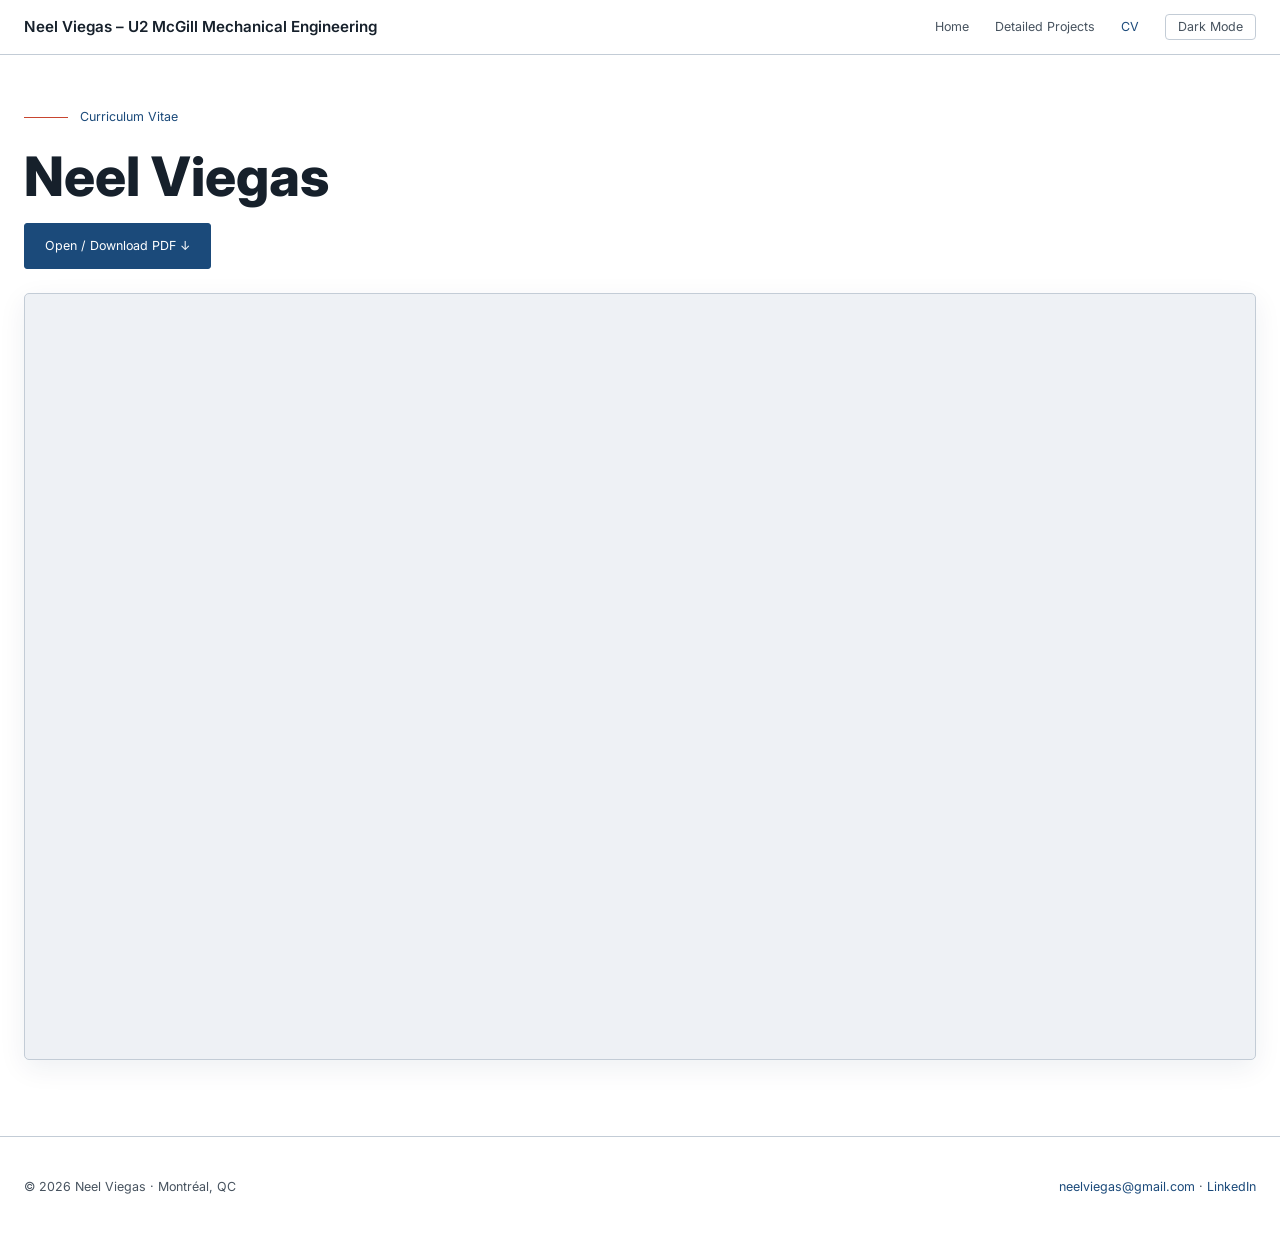
==== commit d283a7d3: "Update project text, header title and thrust graphs - New text for Thrust Analysis, Automatic Curtai" ====
--- a/cv.html
+++ b/cv.html
@@ -23,7 +23,7 @@
 
 <nav class="nav">
   <div class="nav-inner">
-    <div class="brand">NEEL&nbsp;VIEGAS <span class="tag">MECH ENG</span></div>
+    <div class="brand">Neel Viegas – U2 McGill Mechanical Engineering</div>
     <button class="nav-toggle" aria-label="Menu" onclick="document.getElementById('nl').classList.toggle('open')">☰</button>
     <div class="nav-links" id="nl">
       <a href="index.html">Home</a>
--- a/style.css
+++ b/style.css
@@ -4,7 +4,7 @@
    ========================================================= */
 
 :root {
-  --paper:      #f7f8fa;   /* drafting sheet */
+  --paper:      #ffffff;   /* page background */
   --paper-2:    #eef1f5;   /* panel fill */
   --ink:        #16202b;   /* near-black drawing ink */
   --ink-soft:   #47535f;   /* secondary text */
@@ -15,7 +15,7 @@
   --blue-tint:  #e5edf5;
   --accent:     #c8452f;   /* dimension/annotation red (MRT-adjacent) */
   --grid:       rgba(27,74,122,0.06);
-  --nav-bg:     rgba(247,248,250,0.9);
+  --nav-bg:     rgba(255,255,255,0.9);
   --card-bg:    var(--paper);
   --img-bg:     #fff;
 
@@ -51,10 +51,7 @@
   margin: 0;
   overflow-x: hidden;
   transition: background-color 0.25s ease, color 0.25s ease;
-  background:
-    linear-gradient(var(--grid) 1px, transparent 1px) 0 0 / 28px 28px,
-    linear-gradient(90deg, var(--grid) 1px, transparent 1px) 0 0 / 28px 28px,
-    var(--paper);
+  background: var(--paper);
   color: var(--ink);
   font-family: var(--font-body);
   font-size: 16px;
@@ -81,17 +78,16 @@
 }
 .brand {
   font-family: var(--font-mono);
-  font-weight: 600; font-size: 0.95rem; letter-spacing: 0.02em;
+  font-weight: 600; font-size: 0.95rem;
   color: var(--ink); display: flex; align-items: baseline; gap: 10px;
 }
 .brand .tag {
   font-size: 0.7rem; color: var(--blue);
-  letter-spacing: 0.1em;
 }
 .nav-links { display: flex; gap: 26px; align-items: center; }
 .nav-links a {
-  font-family: var(--font-mono); font-size: 0.78rem; letter-spacing: 0.03em;
-  color: var(--ink-soft); text-transform: uppercase;
+  font-family: var(--font-mono); font-size: 0.78rem;
+  color: var(--ink-soft);
 }
 .nav-links a:hover, .nav-links a.active { color: var(--blue); }
 .nav-toggle { display: none; background: none; border: 0; cursor: pointer; }
@@ -99,8 +95,7 @@
 /* ---------- hero ---------- */
 .hero { padding: 84px 0 64px; position: relative; }
 .hero .eyebrow {
-  font-family: var(--font-mono); font-size: 0.78rem; letter-spacing: 0.1em;
-  text-transform: uppercase; color: var(--blue);
+  font-family: var(--font-mono); font-size: 0.78rem; color: var(--blue);
   display: flex; align-items: center; gap: 12px; margin-bottom: 22px;
 }
 .hero .eyebrow::before {
@@ -109,7 +104,7 @@
 .hero h1 {
   font-family: var(--font-head);
   font-size: clamp(2.6rem, 6vw, 4.4rem);
-  font-weight: 800; line-height: 1.02; letter-spacing: -0.02em;
+  font-weight: 800; line-height: 1.02;
   margin: 0 0 24px; max-width: 15ch;
 }
 .hero h1 em { color: var(--blue); font-style: normal; }
@@ -127,15 +122,14 @@
 .spec-strip .cell { padding: 18px 20px; border-right: 1px solid var(--line-soft); }
 .spec-strip .cell:last-child { border-right: 0; }
 .spec-strip .k {
-  font-family: var(--font-mono); font-size: 0.72rem; letter-spacing: 0.1em;
-  text-transform: uppercase; color: var(--ink-soft); margin-bottom: 6px;
+  font-family: var(--font-mono); font-size: 0.72rem; color: var(--ink-soft); margin-bottom: 6px;
 }
 .spec-strip .v { font-family: var(--font-head); font-weight: 700; font-size: 1.04rem; }
 
 /* ---------- buttons ---------- */
 .btn {
   display: inline-flex; align-items: center; gap: 9px;
-  font-family: var(--font-mono); font-size: 0.78rem; letter-spacing: 0.03em;
+  font-family: var(--font-mono); font-size: 0.78rem;
   padding: 12px 20px; border-radius: 3px; border: 1px solid var(--blue);
   transition: all 0.15s ease;
 }
@@ -151,11 +145,10 @@
 }
 .section-head .num {
   font-family: var(--font-mono); font-size: 0.78rem; color: var(--accent);
-  letter-spacing: 0.05em;
 }
 .section-head h2 {
   font-family: var(--font-head); font-weight: 800; font-size: 1.9rem;
-  letter-spacing: -0.01em; margin: 0;
+  margin: 0;
 }
 .section-sub { color: var(--ink-soft); max-width: 60ch; margin: 0 0 36px; }
 
@@ -179,8 +172,7 @@
 .card .thumb.cover img { object-fit: cover; }
 .card .body { padding: 20px 22px 24px; flex: 1; display: flex; flex-direction: column; }
 .card .kicker {
-  font-family: var(--font-mono); font-size: 0.72rem; letter-spacing: 0.1em;
-  text-transform: uppercase; color: var(--blue); margin-bottom: 8px;
+  font-family: var(--font-mono); font-size: 0.72rem; color: var(--blue); margin-bottom: 8px;
   display: flex; gap: 10px; align-items: center;
 }
 .card h3 { font-family: var(--font-head); font-weight: 700; font-size: 1.28rem; margin: 0 0 8px; }
@@ -217,16 +209,11 @@
 }
 
 /* ---------- detailed project pages ---------- */
-.proj { padding: 56px 0; border-top: 1px solid var(--line); }
+.proj { padding: 56px 0; border-top: 1px solid var(--line); scroll-margin-top: 20px; }
 .proj:first-of-type { border-top: 0; }
 .proj-head { display: flex; align-items: center; gap: 16px; flex-wrap: wrap; margin-bottom: 8px; }
 .proj-head .num { font-family: var(--font-mono); color: var(--accent); font-size: 0.78rem; }
-.proj-head h2 { font-family: var(--font-head); font-weight: 800; font-size: 2.1rem; margin: 0; letter-spacing: -0.01em; }
-.proj-head .badge {
-  font-family: var(--font-mono); font-size: 0.72rem; letter-spacing: 0.1em;
-  text-transform: uppercase; color: #fff; background: var(--blue);
-  padding: 4px 10px; border-radius: 3px;
-}
+.proj-head h2 { font-family: var(--font-head); font-weight: 800; font-size: 2.1rem; margin: 0; }
 .proj-meta {
   display: flex; flex-wrap: wrap; gap: 22px; margin: 14px 0 26px;
   font-family: var(--font-mono); font-size: 0.78rem; color: var(--ink-soft);
@@ -235,11 +222,6 @@
 .proj-body { display: grid; grid-template-columns: 1.1fr 0.9fr; gap: 36px; align-items: start; }
 .proj-body .text p { margin: 0 0 16px; }
 .proj-body .text p:first-child { margin-top: 0; }
-.proj-body .text p.goal {
-  border-left: 3px solid var(--accent); padding: 4px 0 4px 14px;
-  color: var(--ink); font-size: 1.02rem;
-}
-.proj-body .text p.goal b { color: var(--accent); }
 .text code {
   font-family: var(--font-mono); font-size: 0.88em;
   background: var(--paper-2); padding: 1px 5px; border-radius: 3px;
@@ -264,13 +246,14 @@
 /* thrust: two short graphs stacked left, tall hotfire photo right, video full-width below */
 .thrust-grid {
   display: grid; grid-template-columns: 1fr 1fr;
-  grid-template-areas: "a c" "b c" "d d";
+  grid-template-areas: "a c" "b c" "e d";
   gap: 22px; margin-top: 30px; align-items: start;
 }
 .thrust-grid .tg-a { grid-area: a; }
 .thrust-grid .tg-b { grid-area: b; }
 .thrust-grid .tg-c { grid-area: c; }
 .thrust-grid .tg-d { grid-area: d; }
+.thrust-grid .tg-e { grid-area: e; }
 .thrust-grid .tg-c img { height: 100%; object-fit: cover; }
 .thrust-grid .tg-d video { max-width: 760px; margin: 0 auto; display: block; }
 .thrust-grid .tg-d .hotfire-vid {
@@ -278,7 +261,7 @@
   border: 1px solid var(--line); border-radius: 4px; background: #000;
 }
 @media (max-width: 860px) {
-  .thrust-grid { grid-template-columns: 1fr; grid-template-areas: "a" "b" "c" "d"; }
+  .thrust-grid { grid-template-columns: 1fr; grid-template-areas: "a" "b" "c" "e" "d"; }
   .thrust-grid .tg-c img { height: auto; }
 }
 
@@ -334,8 +317,7 @@
   padding: 14px 18px; margin: 20px 0; border-radius: 0 4px 4px 0;
 }
 .callout .k {
-  font-family: var(--font-mono); font-size: 0.72rem; letter-spacing: 0.1em;
-  text-transform: uppercase; color: var(--accent); margin-bottom: 4px;
+  font-family: var(--font-mono); font-size: 0.72rem; color: var(--accent); margin-bottom: 4px;
 }
 
 ul.tight { margin: 0 0 16px; padding-left: 18px; }
@@ -345,8 +327,7 @@
 .cv-grid { display: grid; grid-template-columns: 0.8fr 2fr; gap: 40px; align-items: start; }
 .cv-side .block { margin-bottom: 30px; }
 .cv-side h3, .cv-main h3 {
-  font-family: var(--font-mono); font-size: 0.78rem; letter-spacing: 0.1em;
-  text-transform: uppercase; color: var(--blue); margin: 0 0 12px;
+  font-family: var(--font-mono); font-size: 0.78rem; color: var(--blue); margin: 0 0 12px;
   padding-bottom: 8px; border-bottom: 1px solid var(--line);
 }
 .cv-side ul { list-style: none; margin: 0; padding: 0; }
@@ -412,7 +393,7 @@
 .theme-toggle {
   background: none; border: 1px solid var(--line); border-radius: 4px;
   color: var(--ink-soft); cursor: pointer; padding: 6px 12px;
-  font-family: var(--font-body); font-size: 0.78rem; letter-spacing: 0.03em;
+  font-family: var(--font-body); font-size: 0.78rem;
   line-height: 1; display: inline-flex; align-items: center; white-space: nowrap;
   transition: color 0.15s ease, border-color 0.15s ease;
 }
@@ -426,5 +407,4 @@
 /* ---------- dark-mode contrast fixes ---------- */
 [data-theme="dark"] .btn-primary { color: #0d141b; }
 [data-theme="dark"] .btn-primary:hover { color: #0d141b; }
-[data-theme="dark"] .badge { color: #0d141b; }
 [data-theme="dark"] .footer { color: var(--ink-soft); }
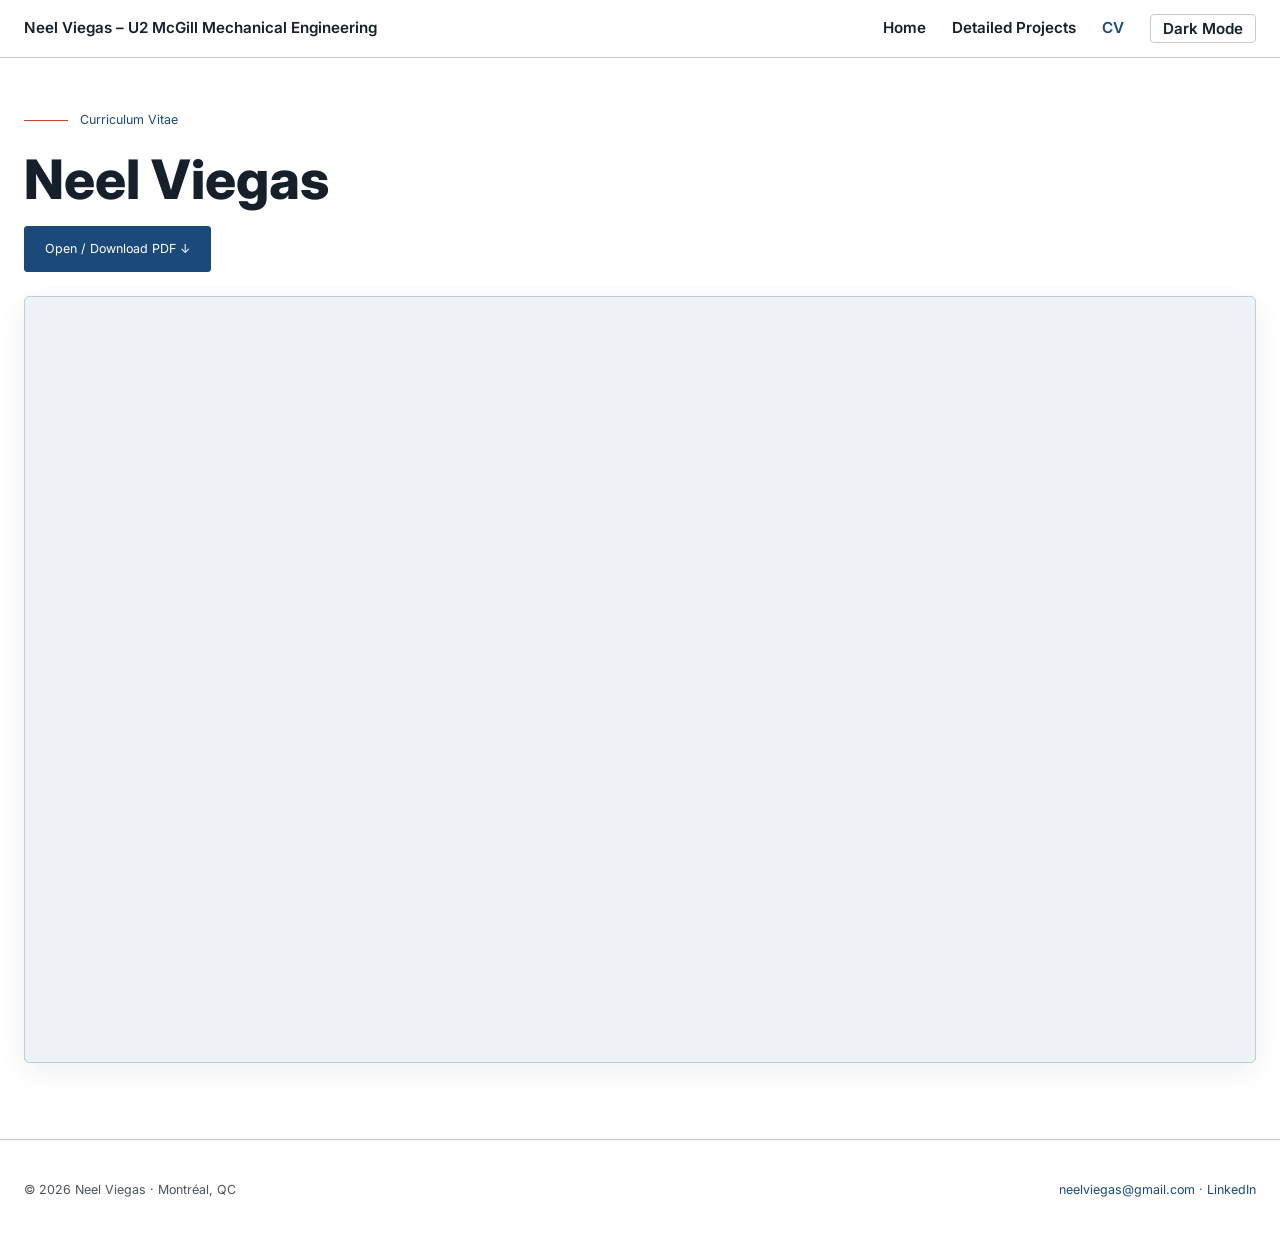
==== commit f9e72b1b: "Open the site in light mode by default Visitors now always start in light mode, whatever their OS se" ====
--- a/cv.html
+++ b/cv.html
@@ -12,8 +12,9 @@
 <script>
   (function(){
     try {
-      var t = localStorage.getItem('theme');
-      if (!t) t = window.matchMedia('(prefers-color-scheme: dark)').matches ? 'dark' : 'light';
+      // Always start in light mode; a dark-mode choice only lasts for this visit (tab session).
+      try { localStorage.removeItem('theme'); } catch(e){}
+      var t = sessionStorage.getItem('theme') || 'light';
       if (t === 'dark') document.documentElement.setAttribute('data-theme','dark');
     } catch(e){}
   })();
@@ -79,7 +80,7 @@
     var dark = document.documentElement.getAttribute('data-theme') === 'dark';
     if (dark) { document.documentElement.removeAttribute('data-theme'); }
     else { document.documentElement.setAttribute('data-theme','dark'); }
-    try { localStorage.setItem('theme', dark ? 'light' : 'dark'); } catch(e){}
+    try { sessionStorage.setItem('theme', dark ? 'light' : 'dark'); } catch(e){}
   });
 })();
 </script>
--- a/style.css
+++ b/style.css
@@ -27,10 +27,10 @@
 }
 
 [data-theme="dark"] {
-  --paper:      #10151b;   /* deep slate sheet */
-  --paper-2:    #1a222c;   /* panel fill */
-  --ink:        #e8edf2;   /* light text */
-  --ink-soft:   #9aa7b4;   /* secondary text */
+  --paper:      #000000;   /* black page */
+  --paper-2:    #141414;   /* panel fill */
+  --ink:        #ffffff;   /* white text */
+  --ink-soft:   #e6e6e6;   /* secondary text, near-white */
   --line:       #2c3742;   /* hairline rules */
   --line-soft:  #232d38;
   --blue:       #6fa8dc;   /* lighter blue for contrast on dark */
@@ -38,8 +38,8 @@
   --blue-tint:  #1c2b3a;
   --accent:     #e5674f;   /* brighter red on dark */
   --grid:       rgba(120,160,200,0.05);
-  --nav-bg:     rgba(16,21,27,0.9);
-  --card-bg:    #141b23;
+  --nav-bg:     rgba(0,0,0,0.9);
+  --card-bg:    #000000;
   --img-bg:     #f3f5f7;   /* keep image backdrops light so drawings/graphs read */
 }
 
@@ -86,8 +86,8 @@
 }
 .nav-links { display: flex; gap: 26px; align-items: center; }
 .nav-links a {
-  font-family: var(--font-mono); font-size: 0.78rem;
-  color: var(--ink-soft);
+  font-family: var(--font-mono); font-weight: 600; font-size: 0.95rem;
+  color: var(--ink);
 }
 .nav-links a:hover, .nav-links a.active { color: var(--blue); }
 .nav-toggle { display: none; background: none; border: 0; cursor: pointer; }
@@ -177,8 +177,8 @@
 }
 .card h3 { font-family: var(--font-head); font-weight: 700; font-size: 1.28rem; margin: 0 0 8px; }
 .card p { color: var(--ink-soft); font-size: 0.95rem; margin: 0 0 18px; flex: 1; }
-.card .foot { display: flex; align-items: center; justify-content: space-between; gap: 10px; flex-wrap: wrap; }
-.card .stack { display: flex; flex-wrap: wrap; gap: 6px; }
+.card .foot { display: flex; flex-direction: column; align-items: flex-start; gap: 8px; }
+.card .tools { color: var(--ink-soft); font-size: 0.85rem; }
 .chip {
   font-family: var(--font-mono); font-size: 0.72rem; color: var(--ink-soft);
   background: var(--paper-2); padding: 3px 9px; border-radius: 4px;
@@ -246,14 +246,13 @@
 /* thrust: two short graphs stacked left, tall hotfire photo right, video full-width below */
 .thrust-grid {
   display: grid; grid-template-columns: 1fr 1fr;
-  grid-template-areas: "a c" "b c" "e d";
+  grid-template-areas: "a c" "b c" "d d";
   gap: 22px; margin-top: 30px; align-items: start;
 }
 .thrust-grid .tg-a { grid-area: a; }
 .thrust-grid .tg-b { grid-area: b; }
 .thrust-grid .tg-c { grid-area: c; }
 .thrust-grid .tg-d { grid-area: d; }
-.thrust-grid .tg-e { grid-area: e; }
 .thrust-grid .tg-c img { height: 100%; object-fit: cover; }
 .thrust-grid .tg-d video { max-width: 760px; margin: 0 auto; display: block; }
 .thrust-grid .tg-d .hotfire-vid {
@@ -261,9 +260,16 @@
   border: 1px solid var(--line); border-radius: 4px; background: #000;
 }
 @media (max-width: 860px) {
-  .thrust-grid { grid-template-columns: 1fr; grid-template-areas: "a" "b" "c" "e" "d"; }
+  .thrust-grid { grid-template-columns: 1fr; grid-template-areas: "a" "b" "c" "d"; }
   .thrust-grid .tg-c img { height: auto; }
 }
+
+/* go-kart: two photos side by side at equal height (columns sized by aspect ratio) */
+.kart-grid {
+  display: grid; grid-template-columns: 1.078fr 1.777fr;
+  gap: 22px; margin-top: 30px; align-items: start;
+}
+@media (max-width: 860px) { .kart-grid { grid-template-columns: 1fr; } }
 
 /* masonry: photos pack by height, no gaps */
 .masonry { columns: 2; column-gap: 22px; margin-top: 30px; }
@@ -392,8 +398,8 @@
 /* ---------- theme toggle ---------- */
 .theme-toggle {
   background: none; border: 1px solid var(--line); border-radius: 4px;
-  color: var(--ink-soft); cursor: pointer; padding: 6px 12px;
-  font-family: var(--font-body); font-size: 0.78rem;
+  color: var(--ink); cursor: pointer; padding: 6px 12px;
+  font-family: var(--font-body); font-weight: 600; font-size: 0.95rem;
   line-height: 1; display: inline-flex; align-items: center; white-space: nowrap;
   transition: color 0.15s ease, border-color 0.15s ease;
 }
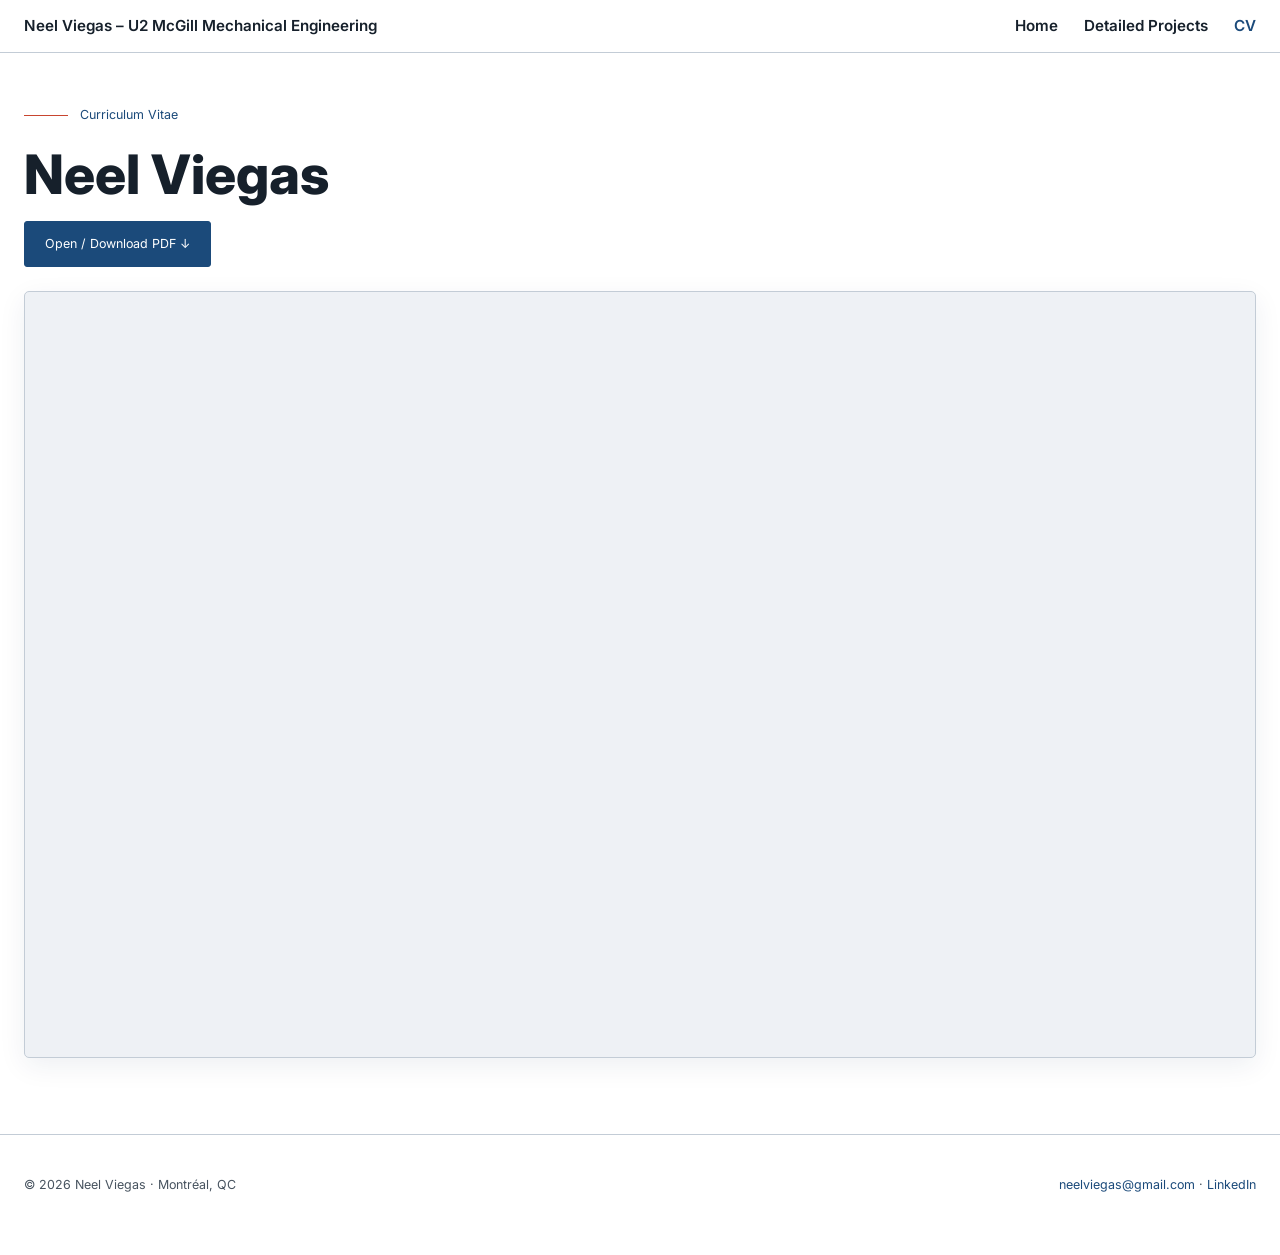
==== commit 03cec484: "Hide the dark mode toggle The button and the head theme loader are commented out (not deleted) on al" ====
--- a/cv.html
+++ b/cv.html
@@ -9,6 +9,7 @@
 <link rel="preconnect" href="https://fonts.gstatic.com" crossorigin>
 <link href="https://fonts.googleapis.com/css2?family=Inter:wght@400;500;600;700;800&display=swap" rel="stylesheet">
 <link rel="stylesheet" href="style.css">
+<!-- Theme loader, off while the dark mode toggle is hidden:
 <script>
   (function(){
     try {
@@ -19,6 +20,7 @@
     } catch(e){}
   })();
 </script>
+-->
 </head>
 <body>
 
@@ -30,9 +32,11 @@
       <a href="index.html">Home</a>
       <a href="projects.html">Detailed Projects</a>
       <a href="cv.html" class="active">CV</a>
+      <!-- Dark mode toggle hidden for now (Nov 2026); uncomment this and the theme script in <head> to bring it back.
       <button class="theme-toggle" id="themeToggle" aria-label="Toggle dark mode" title="Toggle theme">
         <span class="ti-dark">Dark Mode</span><span class="ti-light">Light Mode</span>
       </button>
+      -->
     </div>
   </div>
 </nav>
